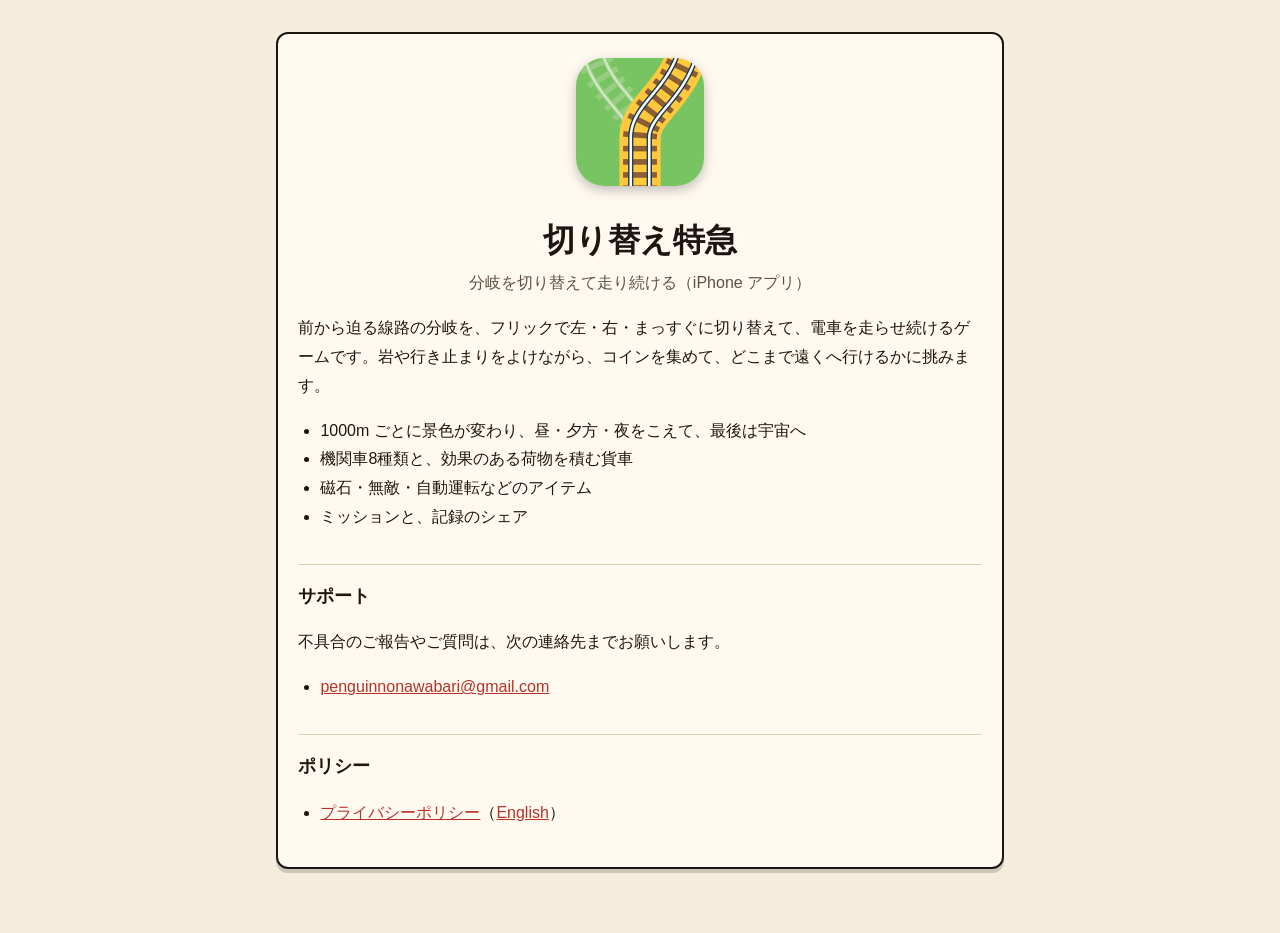
==== index.html @ cfc98068 "サイトを作成（プライバシーポリシー日英・app-ads.txt） Co-Authored-By: Claude Opus 5.5 <noreply@anthropic.com>" ====
<!doctype html>
<html lang="ja">
<head>
<meta charset="utf-8">
<meta name="viewport" content="width=device-width, initial-scale=1">
<title>切り替え特急</title>
<meta name="description" content="フリックで線路の分岐を切り替えて、電車を走らせ続ける iPhone アプリ。">
<link rel="stylesheet" href="style.css">
</head>
<body>
<main>
<div class="card">
  <div class="hero">
    <img src="icon.png" alt="切り替え特急のアイコン">
    <h1>切り替え特急</h1>
    <p class="sub">分岐を切り替えて走り続ける（iPhone アプリ）</p>
  </div>
  <p>前から迫る線路の分岐を、フリックで左・右・まっすぐに切り替えて、電車を走らせ続けるゲームです。岩や行き止まりをよけながら、コインを集めて、どこまで遠くへ行けるかに挑みます。</p>
  <ul>
    <li>1000m ごとに景色が変わり、昼・夕方・夜をこえて、最後は宇宙へ</li>
    <li>機関車8種類と、効果のある荷物を積む貨車</li>
    <li>磁石・無敵・自動運転などのアイテム</li>
    <li>ミッションと、記録のシェア</li>
  </ul>
  <h2>サポート</h2>
  <p>不具合のご報告やご質問は、次の連絡先までお願いします。</p>
  <ul>
    <li><a href="mailto:penguinnonawabari@gmail.com">penguinnonawabari@gmail.com</a></li>
  </ul>
  <h2>ポリシー</h2>
  <ul>
    <li><a href="privacy-policy.html">プライバシーポリシー</a>（<a href="en/privacy-policy.html">English</a>）</li>
  </ul>
</div>
</main>
</body>
</html>
---- style.css ----
:root { --bg:#f4ecdc; --card:#fffaf0; --text:#1c1612; --muted:#5d5146; --line:#dccfb8; --accent:#b8322a; }
@media (prefers-color-scheme: dark) {
  :root { --bg:#16110d; --card:#221a14; --text:#f1e7d6; --muted:#bfae98; --line:#3d3026; --accent:#e0675c; }
}
* { box-sizing: border-box; }
body { margin:0; background:var(--bg); color:var(--text); line-height:1.8; font-size:16px;
  font-family:-apple-system,BlinkMacSystemFont,"Hiragino Sans","Hiragino Kaku Gothic ProN","Noto Sans JP","Yu Gothic",sans-serif; }
main { max-width:760px; margin:0 auto; padding:32px 16px 64px; }
.card { background:var(--card); border:2px solid var(--text); border-radius:12px; padding:24px 20px; box-shadow:0 4px 0 rgba(28,22,18,.18); }
h1 { font-size:1.5rem; margin:0 0 4px; }
.app { color:var(--muted); margin:0 0 24px; }
h2 { font-size:1.1rem; margin:32px 0 8px; padding-top:16px; border-top:1px solid var(--line); }
ul { padding-left:1.4em; }
a { color:var(--accent); word-break:break-all; }
table { width:100%; border-collapse:collapse; font-size:.95rem; margin-bottom:12px; }
th, td { border:1px solid var(--line); padding:8px; text-align:left; vertical-align:top; }
th { background:var(--bg); white-space:nowrap; }
.table-wrap { overflow-x:auto; }
.dates { color:var(--muted); font-size:.9rem; margin-top:32px; }
.back { display:inline-block; margin-bottom:16px; }
.hero { text-align:center; }
.hero img { width:128px; height:128px; border-radius:28px; box-shadow:0 4px 12px rgba(0,0,0,.25); }
.hero h1 { font-size:2rem; margin:16px 0 0; }
.hero .sub { color:var(--muted); margin:0 0 16px; }
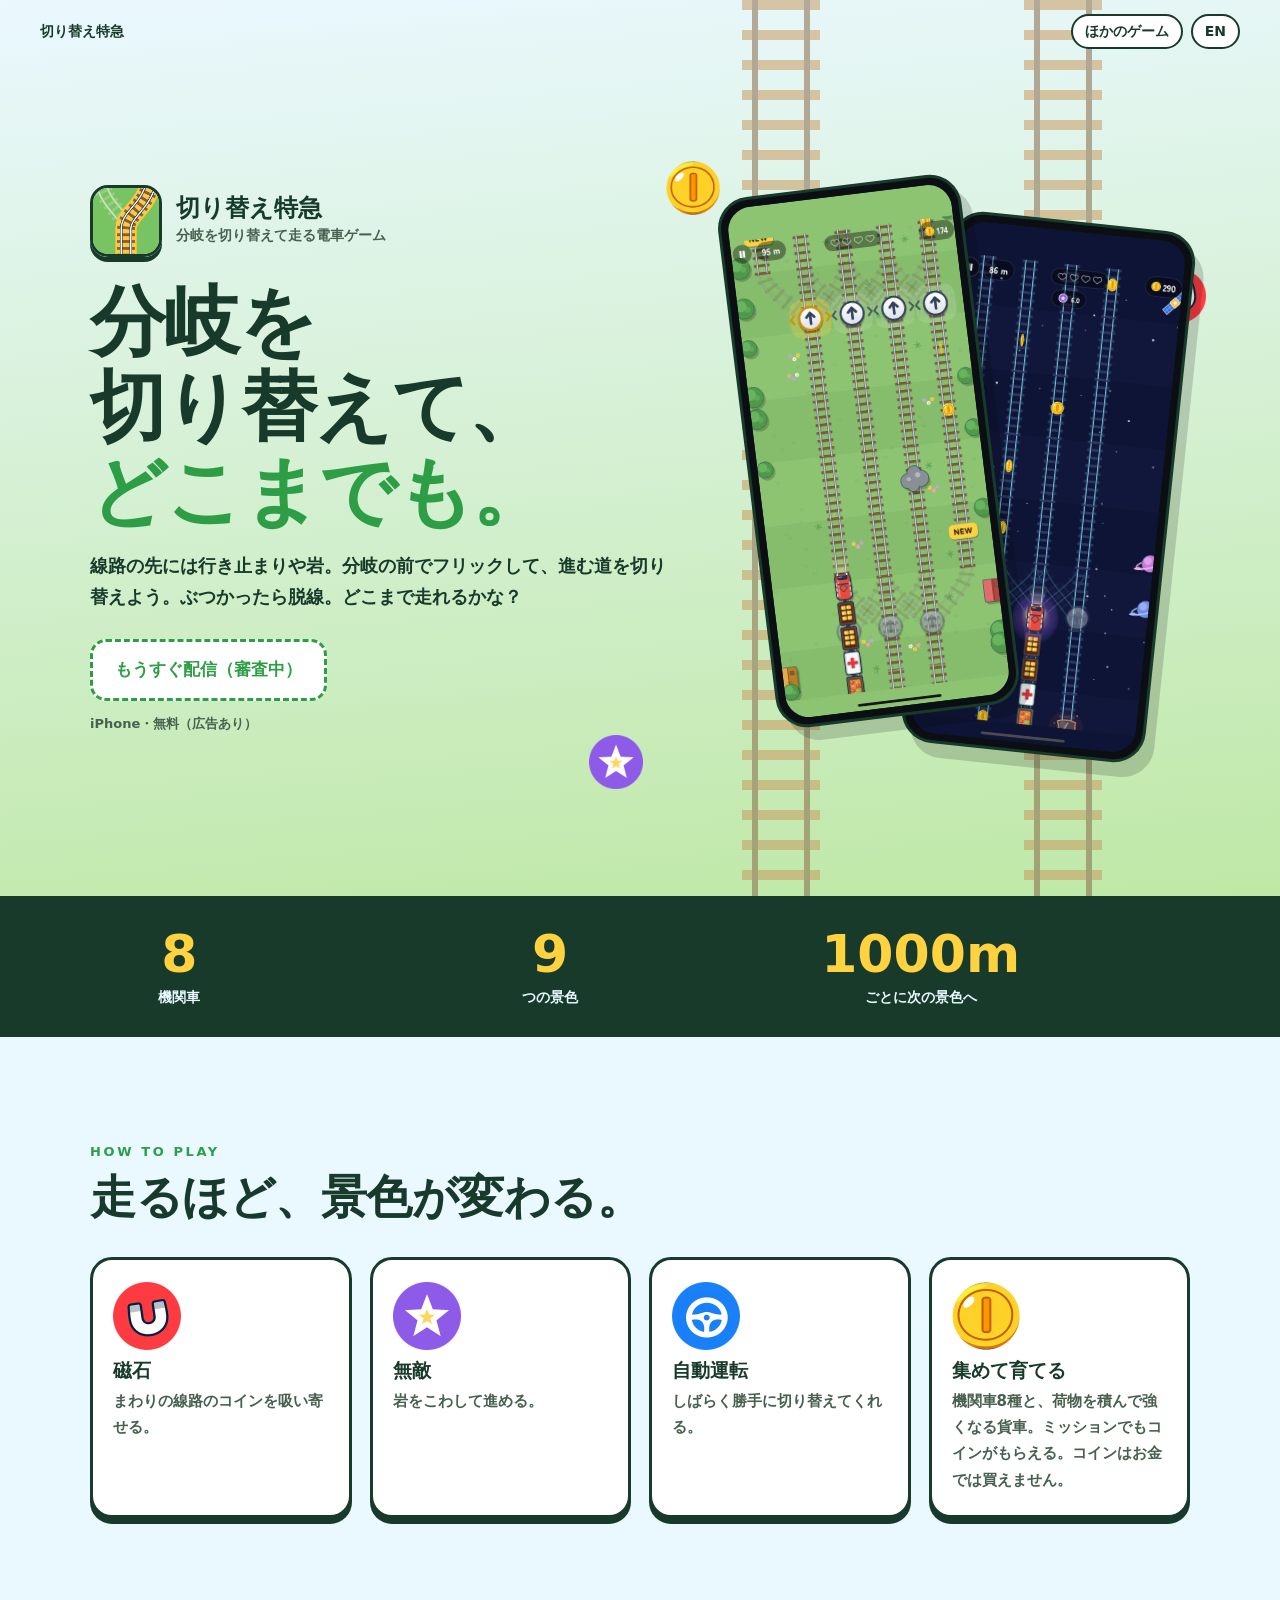
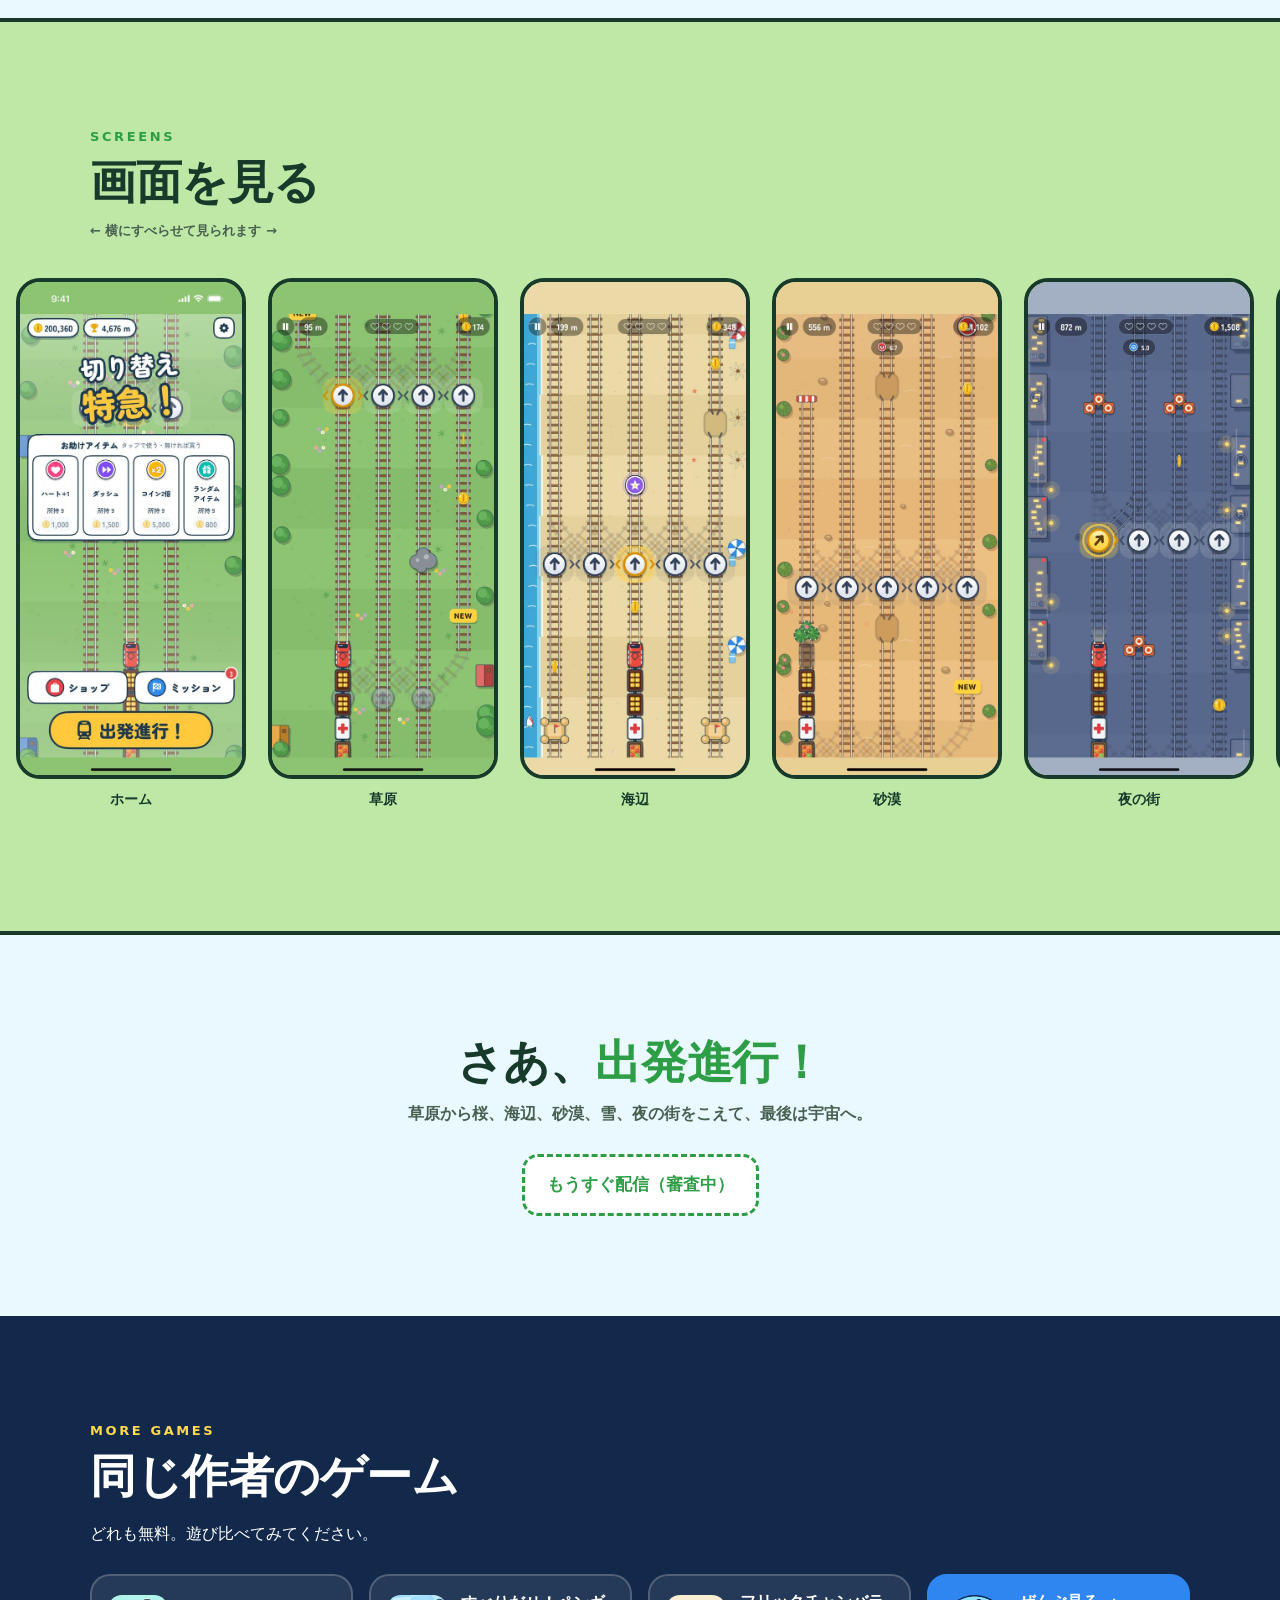
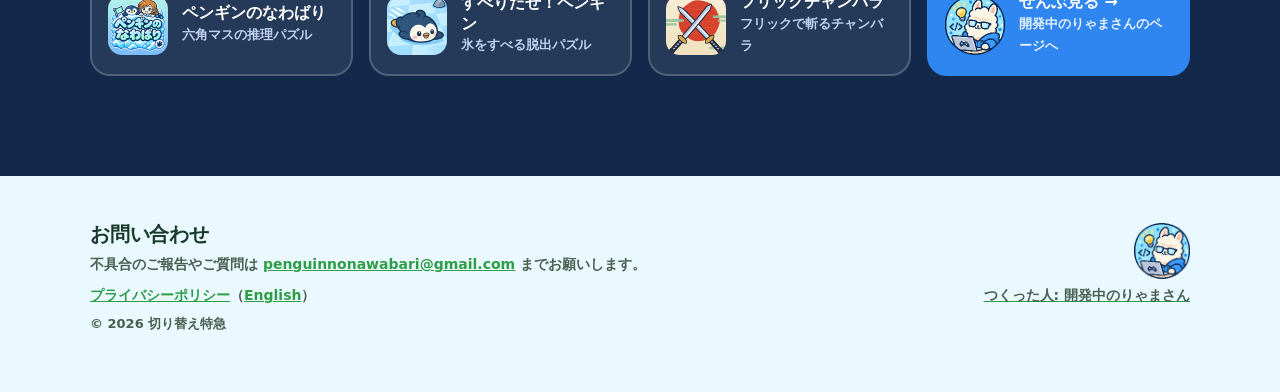
==== commit 6a115742: "紹介ページを作り直す（日英・画面ギャラリー・同じ作者のゲーム・X 用カード画像） Co-Authored-By: Claude Opus 5.5 <noreply@anthropic.com>" ====
--- a/index.html
+++ b/index.html
@@ -3,35 +3,92 @@
 <head>
 <meta charset="utf-8">
 <meta name="viewport" content="width=device-width, initial-scale=1">
-<title>切り替え特急</title>
-<meta name="description" content="フリックで線路の分岐を切り替えて、電車を走らせ続ける iPhone アプリ。">
-<link rel="stylesheet" href="style.css">
+<title>切り替え特急 ｜ 分岐を切り替えて走る電車ゲーム</title>
+<meta name="description" content="線路の先には行き止まりや岩。分岐の前でフリックして、進む道を切り替えよう。ぶつかったら脱線。どこまで走れるかな？">
+<meta name="theme-color" content="#EAF8FF">
+<link rel="icon" href="lp/icon.png">
+<link rel="apple-touch-icon" href="lp/icon.png">
+<link rel="alternate" hreflang="ja" href="https://switchingexpress.github.io/">
+<link rel="alternate" hreflang="en" href="https://switchingexpress.github.io/en/">
+<link rel="alternate" hreflang="x-default" href="https://switchingexpress.github.io/">
+<meta property="og:type" content="website">
+<meta property="og:site_name" content="切り替え特急">
+<meta property="og:url" content="https://switchingexpress.github.io/">
+<meta property="og:title" content="切り替え特急">
+<meta property="og:description" content="線路の先には行き止まりや岩。分岐の前でフリックして、進む道を切り替えよう。ぶつかったら脱線。どこまで走れるかな？">
+<meta property="og:image" content="https://switchingexpress.github.io/lp/ogp.png">
+<meta property="og:image:alt" content="切り替え特急">
+<meta name="twitter:card" content="summary_large_image">
+<meta name="twitter:site" content="@11amawip">
+<link rel="stylesheet" href="lp.css">
 </head>
-<body>
-<main>
-<div class="card">
-  <div class="hero">
-    <img src="icon.png" alt="切り替え特急のアイコン">
-    <h1>切り替え特急</h1>
-    <p class="sub">分岐を切り替えて走り続ける（iPhone アプリ）</p>
+<body class="app--kirikae">
+
+<header class="top">
+  <a href="./">切り替え特急</a>
+  <nav><a href="#more">ほかのゲーム</a><a href="en/" hreflang="en" lang="en">EN</a></nav>
+</header>
+
+<section class="hero">
+  <div class="motif" aria-hidden="true"><span class="rail" style="--x:58%"></span><span class="rail" style="--x:80%"></span><img class="item" src="lp/coin.png" alt="" style="--x:52%;--y:18%;--d:0s"><img class="item" src="lp/item_magnet.png" alt="" style="--x:90%;--y:30%;--d:0.8s"><img class="item" src="lp/coin.png" alt="" style="--x:70%;--y:70%;--d:1.6s"><img class="item" src="lp/item_star.png" alt="" style="--x:46%;--y:82%;--d:2.2s"></div>
+  <div class="wrap hero__grid">
+    <div>
+      <div class="id"><img src="lp/icon.png" alt="" width="256" height="256"><div><b>切り替え特急</b><span>分岐を切り替えて走る電車ゲーム</span></div></div>
+      <h1>分岐を<br>切り替えて、<br><em>どこまでも。</em></h1>
+      <p class="lead">線路の先には行き止まりや岩。分岐の前でフリックして、進む道を切り替えよう。ぶつかったら脱線。どこまで走れるかな？</p>
+      <span class="soon">もうすぐ配信（審査中）</span>
+      <p class="note">iPhone・無料（広告あり）</p>
+    </div>
+    <div class="phones">
+      <div class="phone phone--a"><img src="lp/2-play.jpg" alt="" width="540" height="1174"></div>
+      <div class="phone phone--b"><img src="lp/6-space.jpg" alt="" width="540" height="1174"></div>
+    </div>
   </div>
-  <p>前から迫る線路の分岐を、フリックで左・右・まっすぐに切り替えて、電車を走らせ続けるゲームです。岩や行き止まりをよけながら、コインを集めて、どこまで遠くへ行けるかに挑みます。</p>
-  <ul>
-    <li>1000m ごとに景色が変わり、昼・夕方・夜をこえて、最後は宇宙へ</li>
-    <li>機関車8種類と、効果のある荷物を積む貨車</li>
-    <li>磁石・無敵・自動運転などのアイテム</li>
-    <li>ミッションと、記録のシェア</li>
-  </ul>
-  <h2>サポート</h2>
-  <p>不具合のご報告やご質問は、次の連絡先までお願いします。</p>
-  <ul>
-    <li><a href="mailto:penguinnonawabari@gmail.com">penguinnonawabari@gmail.com</a></li>
-  </ul>
-  <h2>ポリシー</h2>
-  <ul>
-    <li><a href="privacy-policy.html">プライバシーポリシー</a>（<a href="en/privacy-policy.html">English</a>）</li>
-  </ul>
-</div>
-</main>
+</section>
+
+<div class="stats" aria-label="数字で見る"><ul class="wrap"><li><b>8</b><span>機関車</span></li><li><b>9</b><span>つの景色</span></li><li><b>1000m</b><span>ごとに次の景色へ</span></li></ul></div>
+
+<section class="feats">
+  <div class="wrap">
+    <span class="kicker">HOW TO PLAY</span>
+    <h2>走るほど、景色が変わる。</h2>
+    <div class="feats__grid"><article class="feat"><img class="art" src="lp/item_magnet.png" alt="" width="68" height="68"><h3>磁石</h3><p>まわりの線路のコインを吸い寄せる。</p></article><article class="feat"><img class="art" src="lp/item_star.png" alt="" width="68" height="68"><h3>無敵</h3><p>岩をこわして進める。</p></article><article class="feat"><img class="art" src="lp/item_auto.png" alt="" width="68" height="68"><h3>自動運転</h3><p>しばらく勝手に切り替えてくれる。</p></article><article class="feat"><img class="art" src="lp/coin.png" alt="" width="68" height="68"><h3>集めて育てる</h3><p>機関車8種と、荷物を積んで強くなる貨車。ミッションでもコインがもらえる。コインはお金では買えません。</p></article></div>
+  </div>
+</section>
+
+<section class="gallery">
+  <div class="wrap"><span class="kicker">SCREENS</span><h2>画面を見る</h2><p class="hint">← 横にすべらせて見られます →</p></div>
+  <div class="strip"><figure><img src="lp/1-home.jpg" alt="ホーム" loading="lazy" width="540" height="1174"><figcaption>ホーム</figcaption></figure><figure><img src="lp/2-play.jpg" alt="草原" loading="lazy" width="540" height="1174"><figcaption>草原</figcaption></figure><figure><img src="lp/3-beach.jpg" alt="海辺" loading="lazy" width="540" height="1174"><figcaption>海辺</figcaption></figure><figure><img src="lp/4-desert.jpg" alt="砂漠" loading="lazy" width="540" height="1174"><figcaption>砂漠</figcaption></figure><figure><img src="lp/5-night.jpg" alt="夜の街" loading="lazy" width="540" height="1174"><figcaption>夜の街</figcaption></figure><figure><img src="lp/6-space.jpg" alt="宇宙" loading="lazy" width="540" height="1174"><figcaption>宇宙</figcaption></figure><figure><img src="lp/7-shop.jpg" alt="機関車" loading="lazy" width="540" height="1174"><figcaption>機関車</figcaption></figure></div>
+</section>
+
+<section class="again">
+  <div class="wrap">
+    <h2>さあ、<em>出発進行！</em></h2>
+    <p>草原から桜、海辺、砂漠、雪、夜の街をこえて、最後は宇宙へ。</p>
+    <span class="soon">もうすぐ配信（審査中）</span>
+  </div>
+</section>
+
+<section class="more" id="more">
+  <div class="wrap">
+    <span class="kicker">MORE GAMES</span>
+    <h2>同じ作者のゲーム</h2>
+    <p>どれも無料。遊び比べてみてください。</p>
+    <div class="more__grid"><a class="game" href="https://apps.apple.com/app/id6834334474" rel="noopener"><img src="lp/game-nawabari.png" alt="" width="120" height="120" loading="lazy"><div><b>ペンギンのなわばり</b><span>六角マスの推理パズル</span></div></a><a class="game" href="https://apps.apple.com/app/id6836212165" rel="noopener"><img src="lp/game-suberidase.png" alt="" width="120" height="120" loading="lazy"><div><b>すべりだせ！ペンギン</b><span>氷をすべる脱出パズル</span></div></a><a class="game" href="https://apps.apple.com/app/id6836707082" rel="noopener"><img src="lp/game-chanbara.png" alt="" width="120" height="120" loading="lazy"><div><b>フリックチャンバラ</b><span>フリックで斬るチャンバラ</span></div></a><a class="game game--hub" href="https://11amawip.github.io/"><img src="lp/avatar.png" alt="" width="120" height="120" loading="lazy"><div><b>ぜんぶ見る →</b><span>開発中のりゃまさんのページへ</span></div></a></div>
+  </div>
+</section>
+
+<footer class="foot">
+  <div class="wrap foot__grid">
+    <div>
+      <h2>お問い合わせ</h2>
+      <p>不具合のご報告やご質問は <a href="mailto:penguinnonawabari@gmail.com">penguinnonawabari@gmail.com</a> までお願いします。</p>
+      <p><a href="privacy-policy.html">プライバシーポリシー</a>（<a href="en/privacy-policy.html" lang="en">English</a>）</p>
+    </div>
+    <a class="by" href="https://11amawip.github.io/"><img src="lp/avatar.png" alt="" width="120" height="120" loading="lazy"><p>つくった人: 開発中のりゃまさん</p></a>
+  </div>
+  <div class="wrap"><p class="note">© 2026 切り替え特急</p></div>
+</footer>
+
 </body>
 </html>
--- a/lp.css
+++ b/lp.css
@@ -0,0 +1,213 @@
+/* 各アプリの紹介ページ（共通の骨組み）。色は body.app--<key> の変数だけで変える。
+   元: 宣伝/app-sites/lp.css（build.py が各リポジトリへ写す） */
+:root { color-scheme: light; }
+body.app--chanbara   { --bg:#F8F0E0; --bg2:#EEDDBD; --ink:#1C1612; --muted:#5D5146; --accent:#D8392B; --accent2:#F2B134; --card:#FFFBF2; --line:#1C1612; }
+body.app--suberidase { --bg:#EAF7FD; --bg2:#C9ECFA; --ink:#1D3A52; --muted:#4F6A80; --accent:#1E88D9; --accent2:#FFC83D; --card:#FFFFFF; --line:#1D3A52; }
+body.app--kirikae    { --bg:#EAF8FF; --bg2:#BFE8A6; --ink:#173A2A; --muted:#47604F; --accent:#2E9E46; --accent2:#FFD23F; --card:#FFFFFF; --line:#173A2A; }
+
+* { box-sizing: border-box; }
+html { scroll-behavior: smooth; }
+body {
+  margin: 0; background: var(--bg); color: var(--ink); line-height: 1.75;
+  font-family: "Hiragino Sans", "Hiragino Kaku Gothic ProN", system-ui, -apple-system, "Segoe UI", sans-serif;
+  overflow-x: hidden; -webkit-font-smoothing: antialiased;
+}
+img { max-width: 100%; height: auto; display: block; }
+a { color: inherit; }
+a:focus-visible { outline: 4px solid var(--accent2); outline-offset: 3px; border-radius: 10px; }
+.wrap { width: min(1100px, 100% - 32px); margin-inline: auto; }
+h2 { font-size: clamp(28px, 4.4vw, 46px); font-weight: 900; line-height: 1.2; margin: 0 0 10px; letter-spacing: -.01em; }
+.kicker { display: inline-block; font-weight: 900; font-size: 13px; letter-spacing: .2em; color: var(--accent); margin-bottom: 6px; }
+section { padding: clamp(56px, 8vw, 100px) 0; position: relative; }
+
+/* 上の帯 */
+.top {
+  position: absolute; inset: 0 0 auto 0; z-index: 5;
+  display: flex; justify-content: space-between; align-items: center; gap: 10px;
+  padding: 14px clamp(16px, 4vw, 40px); font-weight: 800; font-size: 14px;
+}
+.top a { text-decoration: none; }
+.top nav { display: flex; gap: 8px; }
+.top nav a { border: 2px solid var(--line); border-radius: 999px; padding: 3px 12px; background: var(--card); }
+
+/* ヒーロー */
+.hero {
+  min-height: min(100svh, 920px); display: grid; align-items: center;
+  padding: 84px 0 60px; overflow: hidden; isolation: isolate;
+  background: linear-gradient(175deg, var(--bg) 0%, var(--bg2) 100%);
+  border-bottom: 4px solid var(--line);
+}
+.hero__grid { display: grid; grid-template-columns: 1.1fr .9fr; gap: clamp(20px, 4vw, 56px); align-items: center; }
+.hero__grid > * { min-width: 0; }
+.id { display: flex; gap: 14px; align-items: center; }
+.id img { width: 72px; height: 72px; border-radius: 18px; border: 3px solid var(--line); box-shadow: 0 5px 0 var(--line); flex: none; }
+.id b { display: block; font-size: clamp(19px, 2.4vw, 24px); font-weight: 900; line-height: 1.25; }
+.id span { display: block; color: var(--muted); font-weight: 700; font-size: 14px; }
+.hero h1 {
+  margin: 22px 0 16px; font-size: clamp(38px, 6.4vw, 76px); line-height: 1.12; font-weight: 900; letter-spacing: -.02em;
+}
+.hero h1 em { font-style: normal; color: var(--accent); }
+.hero .lead { margin: 0 0 26px; font-size: clamp(16px, 1.8vw, 18px); font-weight: 600; max-width: 32em; }
+.note { margin: 12px 0 0; font-size: 13px; color: var(--muted); font-weight: 600; }
+
+.store {
+  display: inline-flex; align-items: center; gap: 10px; white-space: nowrap;
+  background: var(--accent2); color: var(--ink); text-decoration: none; font-weight: 900; font-size: 18px;
+  padding: 15px 26px; border-radius: 16px; border: 3px solid var(--line);
+  box-shadow: 0 6px 0 var(--line); transition: transform .12s, box-shadow .12s;
+}
+.store:hover { transform: translateY(3px); box-shadow: 0 3px 0 var(--line); }
+.store:active { transform: translateY(6px); box-shadow: 0 0 0 var(--line); }
+.soon {
+  display: inline-block; font-weight: 900; font-size: 17px; padding: 13px 22px; border-radius: 16px;
+  border: 3px dashed var(--accent); color: var(--accent); background: var(--card);
+}
+
+/* スマホ画面 */
+.phones { position: relative; height: clamp(380px, 52vw, 600px); }
+.phone {
+  position: absolute; width: 52%; max-width: 250px; aspect-ratio: 1206 / 2622;
+  border-radius: 32px; padding: 7px; background: #0B0F14; border: 3px solid var(--line);
+  box-shadow: 10px 14px 0 rgba(0,0,0,.16);
+}
+.phone img { width: 100%; height: 100%; object-fit: cover; border-radius: 24px; }
+.phone--a { left: 6%; top: 4%; transform: rotate(-7deg); z-index: 2; animation: sway 6s ease-in-out infinite; }
+.phone--b { right: 4%; top: 10%; transform: rotate(6deg); animation: sway 6s ease-in-out -3s infinite; }
+
+/* 数字の帯 */
+.stats { background: var(--ink); color: var(--bg); padding: 26px 0; }
+.stats ul { list-style: none; margin: 0; padding: 0; display: grid; grid-template-columns: repeat(3, 1fr); gap: 12px; text-align: center; }
+.stats b { display: block; font-size: clamp(30px, 5vw, 52px); font-weight: 900; line-height: 1.1; color: var(--accent2); }
+.stats span { font-weight: 700; font-size: 14px; }
+
+/* 特徴 */
+.feats__grid { display: grid; grid-template-columns: repeat(auto-fit, minmax(190px, 1fr)); gap: 18px; margin-top: 32px; }
+.feat {
+  background: var(--card); border: 3px solid var(--line); border-radius: 22px; padding: 22px 20px;
+  box-shadow: 0 6px 0 var(--line); transition: transform .2s;
+}
+.feat:hover { transform: translateY(-4px) rotate(-.6deg); }
+.feat .art { width: 68px; height: 68px; object-fit: contain; margin-bottom: 8px; }
+.feat .badge {
+  width: 60px; height: 60px; display: grid; place-items: center; margin-bottom: 10px;
+  background: var(--accent); color: #fff; font-weight: 900; font-size: 30px; border-radius: 14px;
+  border: 3px solid var(--line); transform: rotate(-4deg);
+}
+.feat h3 { margin: 0 0 4px; font-size: 19px; font-weight: 900; line-height: 1.35; }
+.feat p { margin: 0; font-size: 15px; color: var(--muted); font-weight: 600; }
+
+/* 画面ギャラリー（横にすべる） */
+.gallery { background: var(--bg2); border-block: 4px solid var(--line); overflow: hidden; }
+.strip {
+  display: flex; gap: 22px; overflow-x: auto; scroll-snap-type: x mandatory; padding: 26px 16px 20px;
+  margin-top: 10px; scrollbar-width: thin;
+}
+.strip figure { margin: 0; flex: none; width: clamp(170px, 22vw, 230px); scroll-snap-align: center; text-align: center; }
+.strip img { border-radius: 24px; border: 4px solid var(--line); background: #0B0F14; aspect-ratio: 1206 / 2622; object-fit: cover; }
+.strip figcaption { margin-top: 8px; font-weight: 800; font-size: 14px; }
+.hint { font-size: 13px; color: var(--muted); font-weight: 700; margin: 0; }
+
+/* もう一度さそう */
+.again { text-align: center; }
+.again h2 em { font-style: normal; color: var(--accent); }
+.again p { margin: 0 0 26px; font-weight: 600; color: var(--muted); }
+
+/* ほかのゲーム */
+.more { background: #13294B; color: #fff; }
+.more .kicker { color: #FFD84D; }
+.more__grid { display: grid; grid-template-columns: repeat(auto-fit, minmax(230px, 1fr)); gap: 16px; margin-top: 26px; }
+.game {
+  display: flex; gap: 14px; align-items: center; padding: 16px; border-radius: 20px; text-decoration: none;
+  background: rgba(255,255,255,.08); border: 2px solid rgba(255,255,255,.2); transition: transform .15s, background .15s;
+}
+a.game:hover { transform: translateY(-3px); background: rgba(255,255,255,.14); }
+.game img { width: 60px; height: 60px; border-radius: 14px; flex: none; }
+.game b { display: block; font-weight: 900; line-height: 1.3; }
+.game span { display: block; font-size: 13px; color: #BFD3EE; font-weight: 600; }
+.game--hub { background: #2F86F0; border-color: #2F86F0; }
+.game--hub span { color: #E6F1FF; }
+
+/* 下 */
+.foot { padding: 46px 0 50px; font-size: 14px; }
+.foot__grid { display: grid; grid-template-columns: 1fr auto; gap: 18px; align-items: end; }
+.foot h2 { font-size: 20px; margin: 0 0 6px; }
+.foot p { margin: 0 0 6px; color: var(--muted); font-weight: 600; }
+.foot a { color: var(--accent); font-weight: 700; }
+.foot .by { text-align: right; }
+.foot .by img { width: 56px; margin: 0 0 4px auto; }
+
+/* ---- アプリごとの飾り ---- */
+.motif { position: absolute; inset: 0; z-index: -1; pointer-events: none; overflow: hidden; }
+/* チャンバラ: 赤い日の丸と、走る斬撃 */
+.app--chanbara .motif::before {
+  content: ""; position: absolute; right: 6%; top: 12%; width: min(46vw, 520px); aspect-ratio: 1; border-radius: 50%;
+  background: radial-gradient(circle at 40% 40%, #E8513F, #C92E22); opacity: .9;
+}
+.app--chanbara .motif i {
+  position: absolute; left: 38%; top: var(--y); width: 90%; height: 6px; background: var(--ink);
+  transform: rotate(var(--r)) scaleX(0); transform-origin: left; animation: slash 4.5s cubic-bezier(.7,0,.2,1) var(--d) infinite;
+  border-radius: 6px; opacity: .85;
+}
+/* すべりだせ: 氷のタイル、すべるペンギン */
+.app--suberidase .motif {
+  background-image:
+    linear-gradient(rgba(255,255,255,.7) 2px, transparent 2px),
+    linear-gradient(90deg, rgba(255,255,255,.7) 2px, transparent 2px);
+  background-size: 64px 64px;
+}
+.app--suberidase .motif .slider { position: absolute; bottom: 4%; left: 0; width: 100%; height: 90px; }
+.app--suberidase .motif .slider img { position: absolute; width: 86px; bottom: 0; }
+.app--suberidase .motif .slider .peng { animation: slide 7s cubic-bezier(.5,0,.6,1) infinite; }
+.app--suberidase .motif .slider .rock { right: 3%; width: 70px; }
+/* 切り替え特急: 縦に流れる線路 */
+.app--kirikae .motif .rail {
+  position: absolute; top: -10%; bottom: -10%; width: 78px; left: var(--x); opacity: .55;
+  background:
+    linear-gradient(90deg, transparent 10px, #8A6A4A 10px 16px, transparent 16px 62px, #8A6A4A 62px 68px, transparent 68px),
+    repeating-linear-gradient(180deg, #C89B62 0 10px, transparent 10px 30px);
+  animation: rail 1.2s linear infinite;
+}
+.app--kirikae .motif .item { position: absolute; width: 54px; left: var(--x); top: var(--y); animation: bob 3.5s ease-in-out var(--d) infinite; }
+
+/* 動き */
+@keyframes sway { 0%,100% { translate: 0 0; } 50% { translate: 0 -12px; } }
+@keyframes slash { 0%, 40% { transform: rotate(var(--r)) scaleX(0); opacity: .85; } 55% { transform: rotate(var(--r)) scaleX(1); opacity: .85; } 75%, 100% { transform: rotate(var(--r)) scaleX(1); opacity: 0; } }
+@keyframes slide { 0% { left: -100px; } 55% { left: calc(97% - 160px); } 60%, 100% { left: calc(97% - 160px); } }
+@keyframes rail { to { background-position: 0 0, 0 30px; } }
+@keyframes bob { 0%,100% { transform: translateY(0) rotate(-6deg); } 50% { transform: translateY(-14px) rotate(6deg); } }
+
+@supports (animation-timeline: view()) {
+  .feat, .strip figure, .game { animation: rise linear both; animation-timeline: view(); animation-range: entry 0% entry 60%; }
+  @keyframes rise { from { transform: translateY(36px); } to { transform: none; } }
+}
+@media (prefers-reduced-motion: reduce) {
+  *, *::before, *::after { animation: none !important; transition: none !important; }
+  .app--chanbara .motif i { transform: rotate(var(--r)) scaleX(1); opacity: .5; }
+  html { scroll-behavior: auto; }
+}
+
+/* スマホ */
+@media (max-width: 760px) {
+  .hero { min-height: auto; padding-top: 70px; }
+  .hero__grid { grid-template-columns: 1fr; }
+  .phones { height: 400px; max-width: 360px; width: 100%; margin: 0 auto; }
+  .phone { max-width: 175px; }
+  .stats ul { gap: 6px; }
+  .stats b { font-size: 30px; }
+  .stats span { font-size: 12px; display: block; line-height: 1.4; }
+  .app--chanbara .motif::before { top: auto; bottom: 4%; right: -14%; width: 86vw; }
+  .app--chanbara .motif i { left: 0; width: 120%; top: calc(48% + var(--y) * .5); }
+  .foot__grid { grid-template-columns: 1fr; }
+  .foot .by { text-align: left; }
+  .foot .by img { margin-left: 0; }
+  .app--suberidase .motif .slider { display: none; }
+  .app--kirikae .motif .item { display: none; }
+  .app--kirikae .motif .rail { opacity: .22; }
+  .app--kirikae .motif .rail:first-child { left: auto; right: -20px; }
+  .app--kirikae .motif .rail:nth-child(2) { display: none; }
+}
+@media (max-width: 360px) {
+  .id img { width: 56px; height: 56px; border-radius: 14px; }
+  .store { white-space: normal; font-size: 16px; padding: 12px 16px; }
+  .top nav a { padding: 2px 9px; font-size: 12px; }
+}
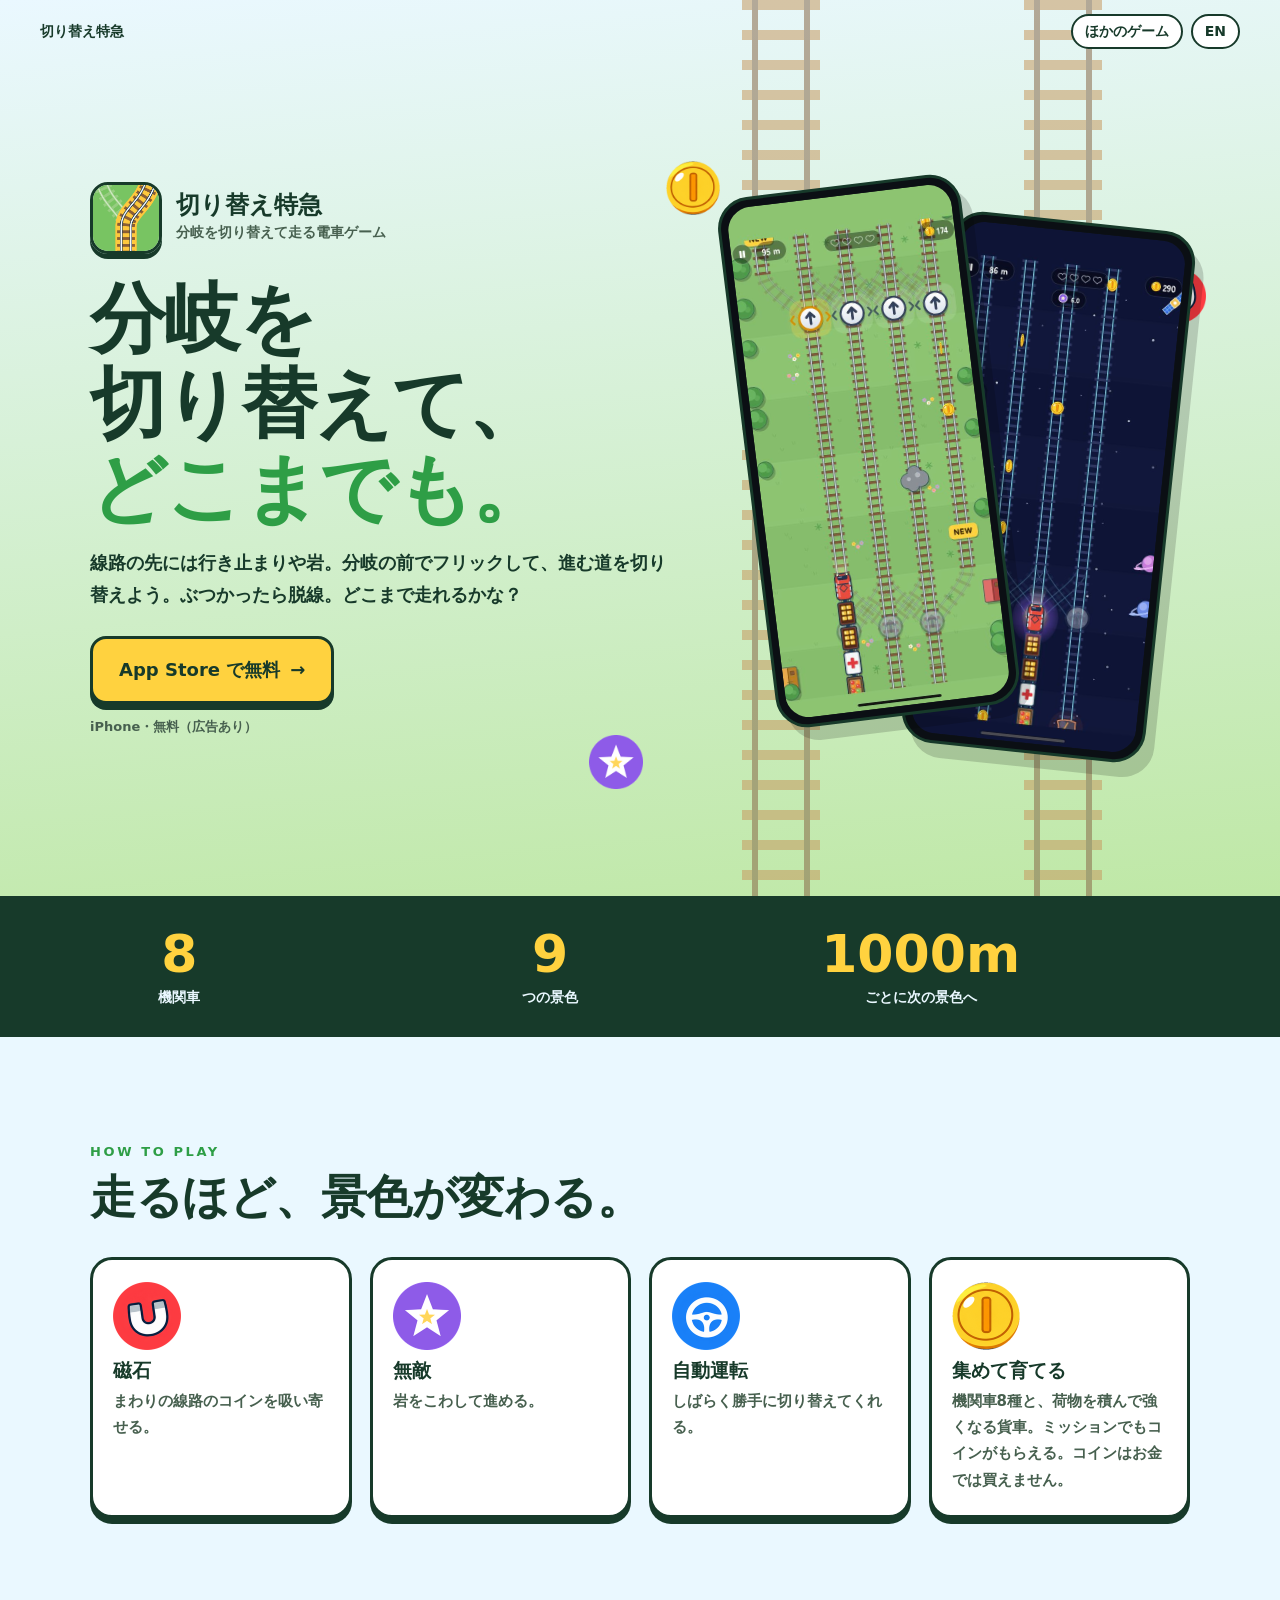
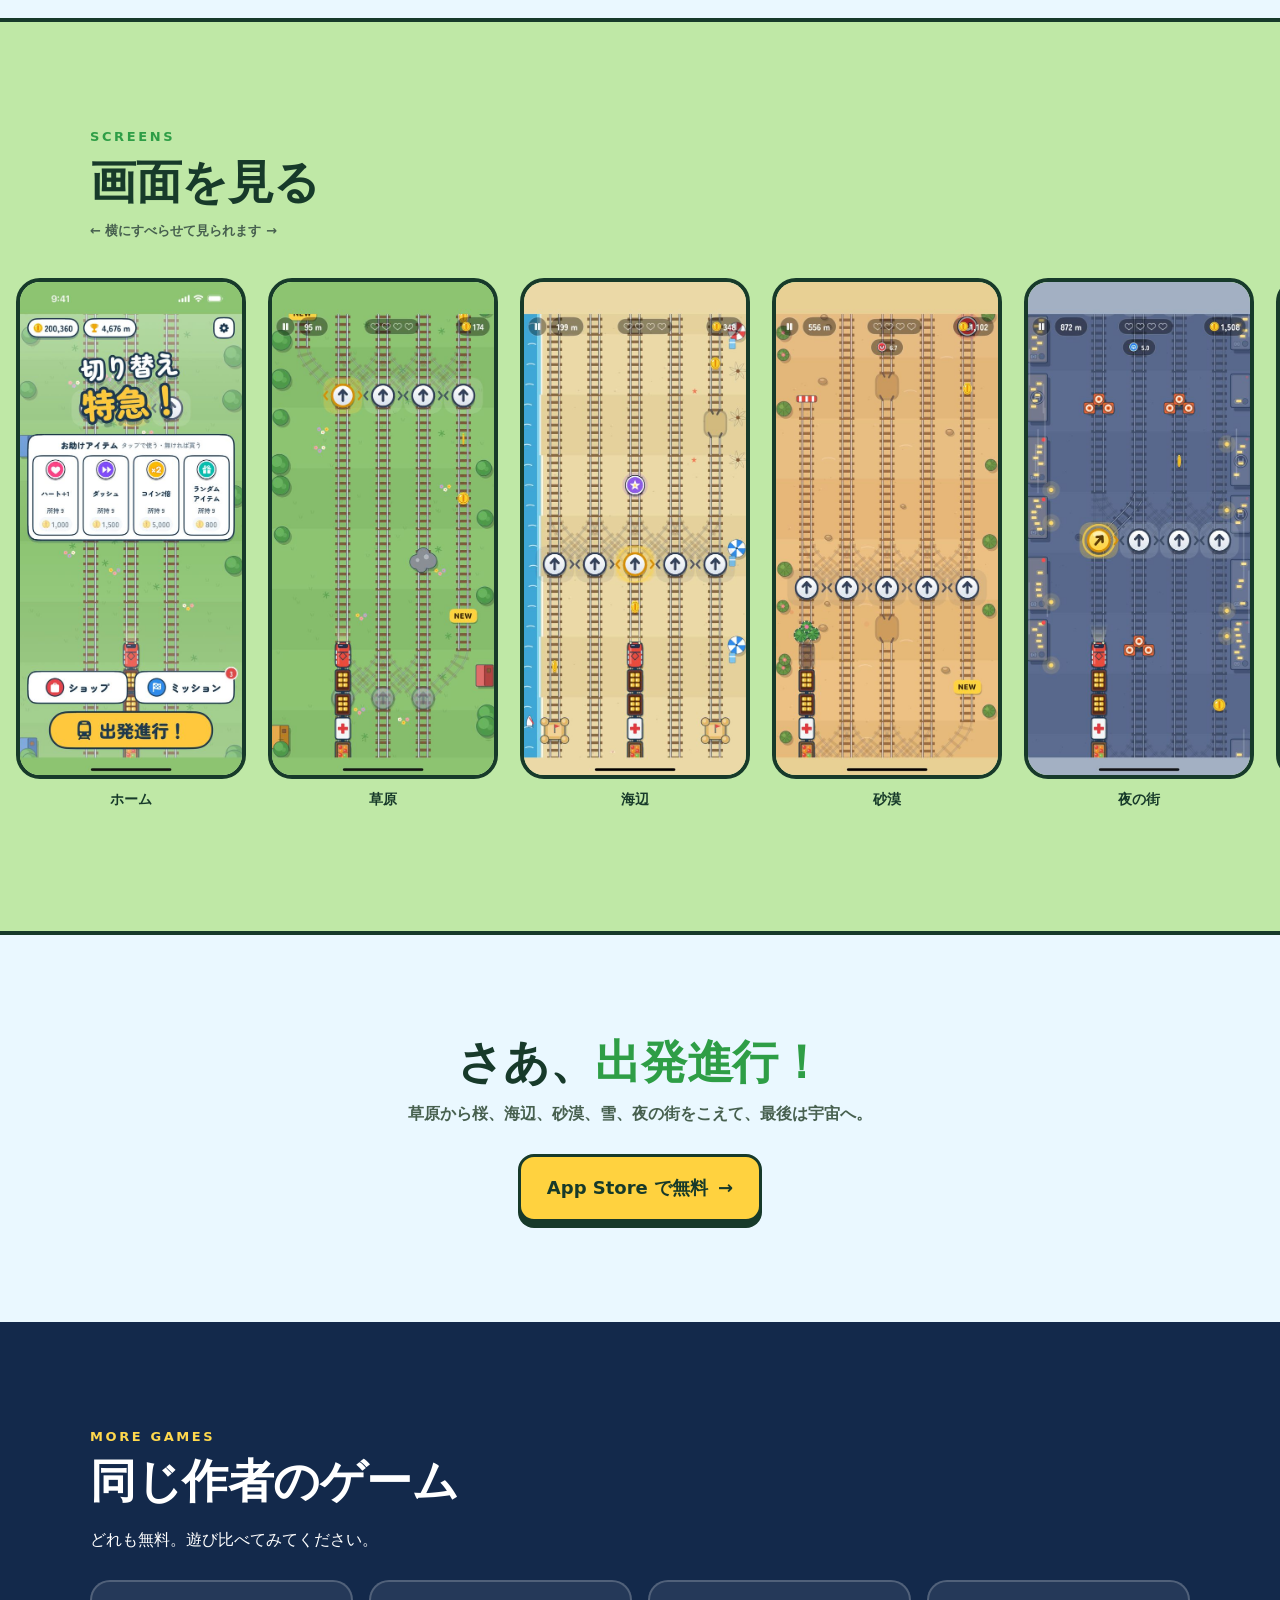
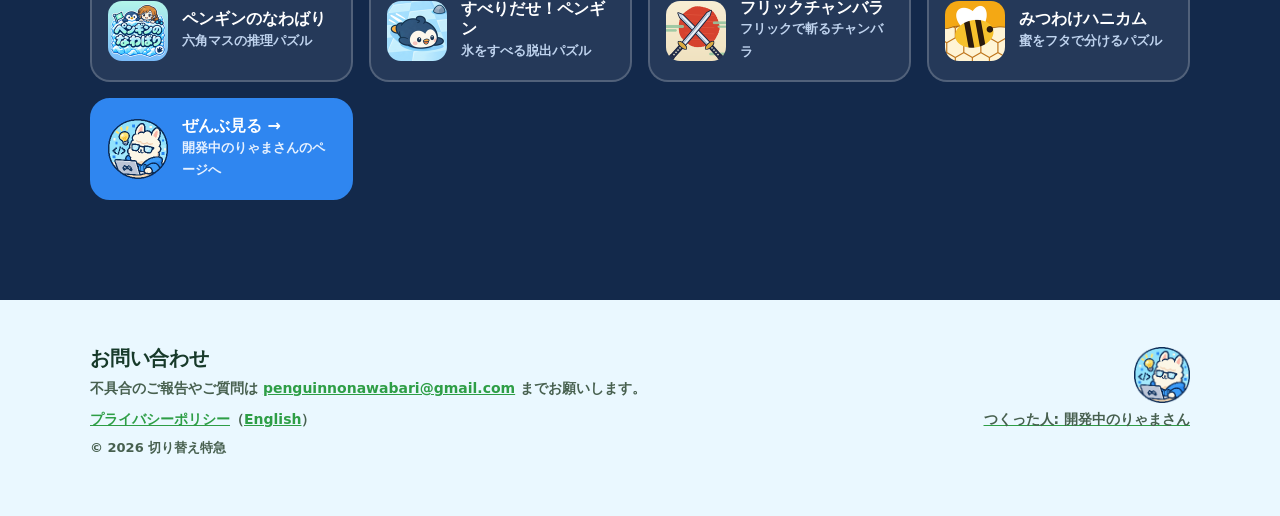
==== commit 24709908: "同じ作者のゲームにみつわけハニカム・切り替え特急の App Store リンクを追加 Co-Authored-By: Claude Fable 5.1 <noreply@anthropic.com>" ====
--- a/index.html
+++ b/index.html
@@ -36,7 +36,7 @@
       <div class="id"><img src="lp/icon.png" alt="" width="256" height="256"><div><b>切り替え特急</b><span>分岐を切り替えて走る電車ゲーム</span></div></div>
       <h1>分岐を<br>切り替えて、<br><em>どこまでも。</em></h1>
       <p class="lead">線路の先には行き止まりや岩。分岐の前でフリックして、進む道を切り替えよう。ぶつかったら脱線。どこまで走れるかな？</p>
-      <span class="soon">もうすぐ配信（審査中）</span>
+      <a class="store" href="https://apps.apple.com/app/id6838373254" rel="noopener">App Store で無料 <span aria-hidden="true">→</span></a>
       <p class="note">iPhone・無料（広告あり）</p>
     </div>
     <div class="phones">
@@ -65,7 +65,7 @@
   <div class="wrap">
     <h2>さあ、<em>出発進行！</em></h2>
     <p>草原から桜、海辺、砂漠、雪、夜の街をこえて、最後は宇宙へ。</p>
-    <span class="soon">もうすぐ配信（審査中）</span>
+    <a class="store" href="https://apps.apple.com/app/id6838373254" rel="noopener">App Store で無料 <span aria-hidden="true">→</span></a>
   </div>
 </section>
 
@@ -74,7 +74,7 @@
     <span class="kicker">MORE GAMES</span>
     <h2>同じ作者のゲーム</h2>
     <p>どれも無料。遊び比べてみてください。</p>
-    <div class="more__grid"><a class="game" href="https://apps.apple.com/app/id6834334474" rel="noopener"><img src="lp/game-nawabari.png" alt="" width="120" height="120" loading="lazy"><div><b>ペンギンのなわばり</b><span>六角マスの推理パズル</span></div></a><a class="game" href="https://apps.apple.com/app/id6836212165" rel="noopener"><img src="lp/game-suberidase.png" alt="" width="120" height="120" loading="lazy"><div><b>すべりだせ！ペンギン</b><span>氷をすべる脱出パズル</span></div></a><a class="game" href="https://apps.apple.com/app/id6836707082" rel="noopener"><img src="lp/game-chanbara.png" alt="" width="120" height="120" loading="lazy"><div><b>フリックチャンバラ</b><span>フリックで斬るチャンバラ</span></div></a><a class="game game--hub" href="https://11amawip.github.io/"><img src="lp/avatar.png" alt="" width="120" height="120" loading="lazy"><div><b>ぜんぶ見る →</b><span>開発中のりゃまさんのページへ</span></div></a></div>
+    <div class="more__grid"><a class="game" href="https://apps.apple.com/app/id6834334474" rel="noopener"><img src="lp/game-nawabari.png" alt="" width="120" height="120" loading="lazy"><div><b>ペンギンのなわばり</b><span>六角マスの推理パズル</span></div></a><a class="game" href="https://apps.apple.com/app/id6836212165" rel="noopener"><img src="lp/game-suberidase.png" alt="" width="120" height="120" loading="lazy"><div><b>すべりだせ！ペンギン</b><span>氷をすべる脱出パズル</span></div></a><a class="game" href="https://apps.apple.com/app/id6836707082" rel="noopener"><img src="lp/game-chanbara.png" alt="" width="120" height="120" loading="lazy"><div><b>フリックチャンバラ</b><span>フリックで斬るチャンバラ</span></div></a><a class="game" href="https://apps.apple.com/app/id6838942822" rel="noopener"><img src="lp/game-honey.png" alt="" width="120" height="120" loading="lazy"><div><b>みつわけハニカム</b><span>蜜をフタで分けるパズル</span></div></a><a class="game game--hub" href="https://11amawip.github.io/"><img src="lp/avatar.png" alt="" width="120" height="120" loading="lazy"><div><b>ぜんぶ見る →</b><span>開発中のりゃまさんのページへ</span></div></a></div>
   </div>
 </section>
 
--- a/lp.css
+++ b/lp.css
@@ -3,6 +3,7 @@
 :root { color-scheme: light; }
 body.app--chanbara   { --bg:#F8F0E0; --bg2:#EEDDBD; --ink:#1C1612; --muted:#5D5146; --accent:#D8392B; --accent2:#F2B134; --card:#FFFBF2; --line:#1C1612; }
 body.app--suberidase { --bg:#EAF7FD; --bg2:#C9ECFA; --ink:#1D3A52; --muted:#4F6A80; --accent:#1E88D9; --accent2:#FFC83D; --card:#FFFFFF; --line:#1D3A52; }
+body.app--honey     { --bg:#FFF6DC; --bg2:#FFE3A0; --ink:#242F5C; --muted:#5B6185; --accent:#D97F00; --accent2:#F4A814; --card:#FFFFFF; --line:#242F5C; }
 body.app--kirikae    { --bg:#EAF8FF; --bg2:#BFE8A6; --ink:#173A2A; --muted:#47604F; --accent:#2E9E46; --accent2:#FFD23F; --card:#FFFFFF; --line:#173A2A; }
 
 * { box-sizing: border-box; }
@@ -168,6 +169,19 @@
   animation: rail 1.2s linear infinite;
 }
 .app--kirikae .motif .item { position: absolute; width: 54px; left: var(--x); top: var(--y); animation: bob 3.5s ease-in-out var(--d) infinite; }
+/* みつわけハニカム: ふわふわ浮かぶ六角と、上から垂れる蜜 */
+.app--honey .motif .hex {
+  position: absolute; left: var(--x); top: var(--y); width: var(--s); aspect-ratio: 1 / 1.1547;
+  background: var(--accent2); border: 0; opacity: .5;
+  clip-path: polygon(50% 0, 100% 25%, 100% 75%, 50% 100%, 0 75%, 0 25%);
+  animation: bob 4s ease-in-out var(--d) infinite;
+}
+.app--honey .motif .drip {
+  position: absolute; left: var(--x); top: 0; width: 26px; height: 120px; opacity: .55;
+  background: var(--accent2); border-radius: 0 0 13px 13px; transform-origin: top;
+  animation: drip 4.5s ease-in-out infinite;
+}
+@keyframes drip { 0%,100% { transform: scaleY(.6); } 50% { transform: scaleY(1.15); } }
 
 /* 動き */
 @keyframes sway { 0%,100% { translate: 0 0; } 50% { translate: 0 -12px; } }
@@ -202,6 +216,8 @@
   .foot .by img { margin-left: 0; }
   .app--suberidase .motif .slider { display: none; }
   .app--kirikae .motif .item { display: none; }
+  .app--honey .motif .hex { opacity: .28; }
+  .app--honey .motif .drip { display: none; }
   .app--kirikae .motif .rail { opacity: .22; }
   .app--kirikae .motif .rail:first-child { left: auto; right: -20px; }
   .app--kirikae .motif .rail:nth-child(2) { display: none; }
